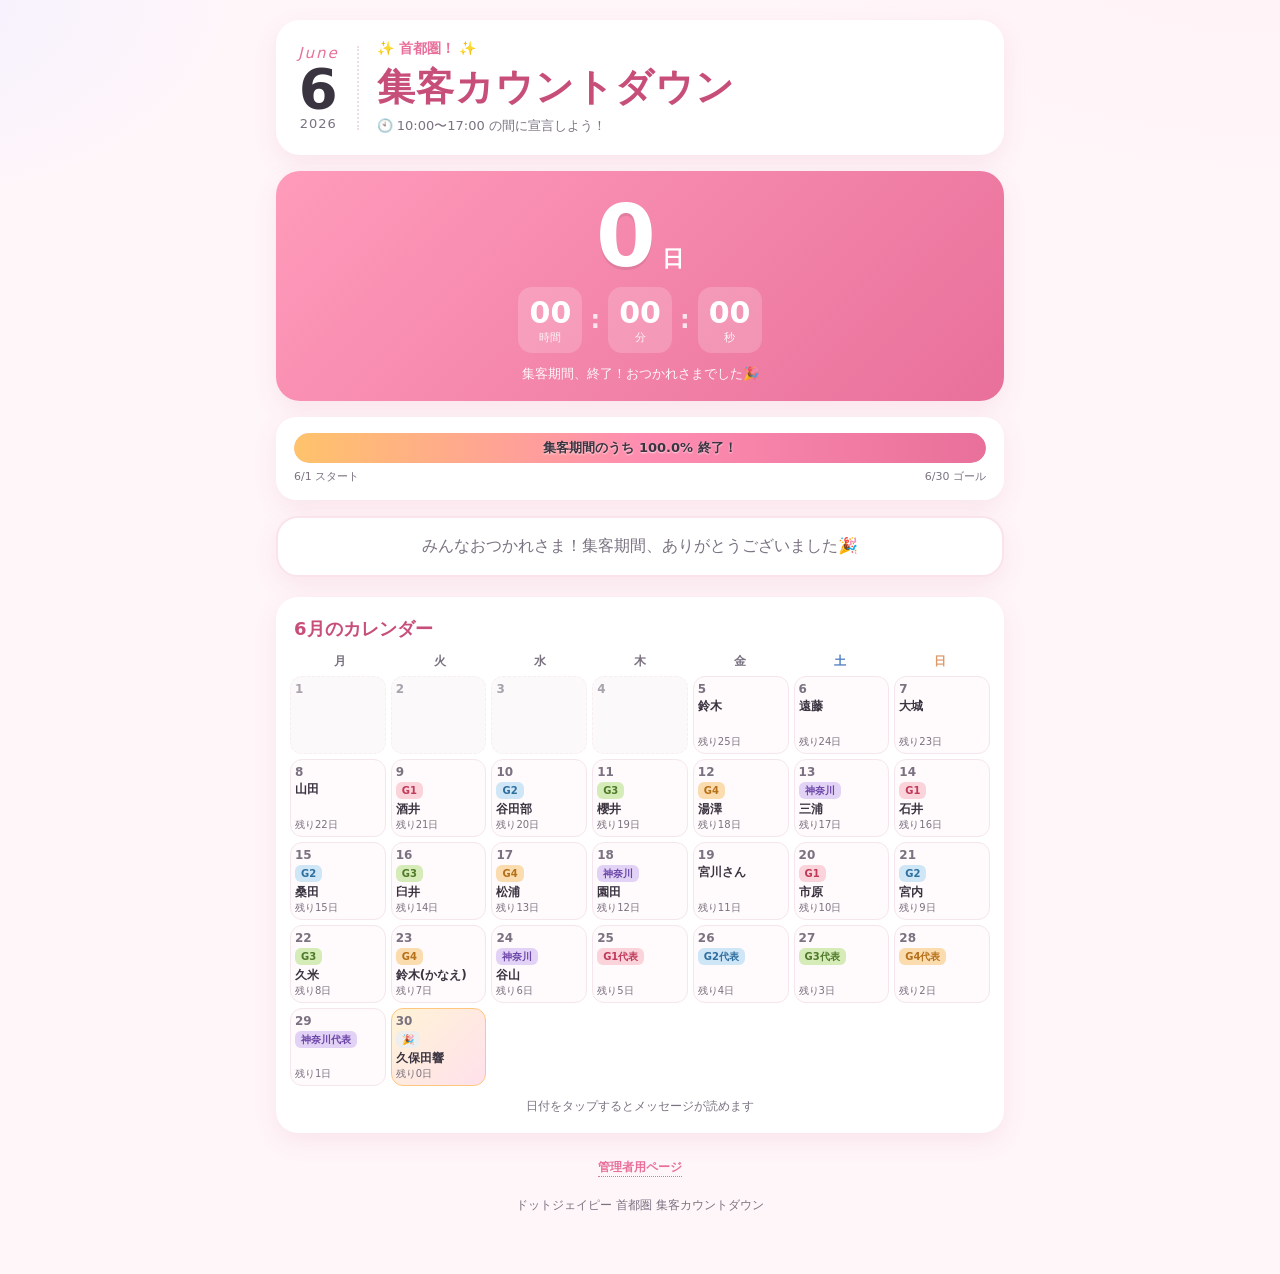
==== index.html @ d073f43c "首都圏 集客カウントダウンサイト 初版 - 毎秒のカウントダウン（6/30 終日にゼロ） - 集客期間の進捗ゲージ（○%終了） - 6月カレンダー（担当者・残り日数・メッセージ） - 管理者ページ（G" ====
<!DOCTYPE html>
<html lang="ja">
<head>
  <meta charset="UTF-8" />
  <meta name="viewport" content="width=device-width, initial-scale=1.0" />
  <title>首都圏！集客カウントダウン｜ドットジェイピー</title>
  <meta name="description" content="ドットジェイピー首都圏 集客期間カウントダウン。6/30までの残り時間と、毎日のメンバーメッセージ。" />
  <link rel="stylesheet" href="css/style.css" />
  <link rel="preconnect" href="https://fonts.googleapis.com" />
</head>
<body>
  <div class="page">
    <header class="hero">
      <div class="hero__brand">
        <span class="hero__month">June</span>
        <span class="hero__no">6</span>
        <span class="hero__year">2026</span>
      </div>
      <div class="hero__title">
        <p class="hero__lead">✨ 首都圏！ ✨</p>
        <h1>集客カウントダウン</h1>
        <p class="hero__sub">🕙 10:00〜17:00 の間に宣言しよう！</p>
      </div>
    </header>

    <!-- カウントダウン -->
    <section class="countdown" aria-live="polite">
      <div class="countdown__remain">
        <span class="countdown__remain-num" id="cd-days">--</span>
        <span class="countdown__remain-unit">日</span>
      </div>
      <div class="countdown__clock">
        <div class="unit"><span id="cd-h">--</span><small>時間</small></div>
        <div class="sep">:</div>
        <div class="unit"><span id="cd-m">--</span><small>分</small></div>
        <div class="sep">:</div>
        <div class="unit"><span id="cd-s">--</span><small>秒</small></div>
      </div>
      <p class="countdown__caption" id="cd-caption">6/30 のゴールまで…</p>
    </section>

    <!-- 進捗ゲージ -->
    <section class="gauge">
      <div class="gauge__bar">
        <div class="gauge__fill" id="gauge-fill"></div>
        <span class="gauge__text" id="gauge-text">集客期間のうち --% 終了！</span>
      </div>
      <div class="gauge__ends">
        <span>6/1 スタート</span>
        <span>6/30 ゴール</span>
      </div>
    </section>

    <!-- 今日のスポットライト -->
    <section class="spotlight" id="spotlight"></section>

    <!-- カレンダー -->
    <section class="calendar">
      <h2 class="calendar__head">6月のカレンダー</h2>
      <div class="calendar__weekdays">
        <span>月</span><span>火</span><span>水</span><span>木</span><span>金</span>
        <span class="sat">土</span><span class="sun">日</span>
      </div>
      <div class="calendar__grid" id="calendar-grid"></div>
      <p class="calendar__hint">日付をタップするとメッセージが読めます</p>
    </section>

    <footer class="footer">
      <a class="footer__admin" href="admin.html">管理者用ページ</a>
      <p>ドットジェイピー 首都圏 集客カウントダウン</p>
    </footer>
  </div>

  <!-- メッセージ詳細モーダル -->
  <div class="modal" id="modal" hidden>
    <div class="modal__backdrop" data-close></div>
    <div class="modal__card" role="dialog" aria-modal="true">
      <button class="modal__close" data-close aria-label="閉じる">×</button>
      <div id="modal-body"></div>
    </div>
  </div>

  <script src="js/schedule.js"></script>
  <script src="js/app.js"></script>
</body>
</html>
---- css/style.css ----
:root {
  --pink: #e8709a;
  --pink-soft: #fbe3ec;
  --pink-deep: #c84e7a;
  --ink: #3a3340;
  --ink-soft: #7a7280;
  --bg: #fff6f9;
  --card: #ffffff;
  --line: #f0dde5;
  --g1-bg: #fad4da; --g1-fg: #c0395a;
  --g2-bg: #cfe6f7; --g2-fg: #2f6f9e;
  --g3-bg: #d6ecb8; --g3-fg: #4f7a2a;
  --g4-bg: #fbdcae; --g4-fg: #b5701a;
  --kanagawa-bg: #e2d2f5; --kanagawa-fg: #6b46a8;
  --shadow: 0 8px 24px rgba(200, 78, 122, 0.10);
}

* { box-sizing: border-box; }

body {
  margin: 0;
  font-family: "Hiragino Sans", "Hiragino Kaku Gothic ProN", "Yu Gothic",
    "Noto Sans JP", "Segoe UI", system-ui, sans-serif;
  color: var(--ink);
  background:
    radial-gradient(900px 500px at 100% -10%, #fff0f5 0%, transparent 60%),
    radial-gradient(700px 400px at -10% 0%, #f3f0ff 0%, transparent 55%),
    var(--bg);
  -webkit-font-smoothing: antialiased;
}

.page {
  max-width: 760px;
  margin: 0 auto;
  padding: 20px 16px 48px;
}

/* ===== Hero ===== */
.hero {
  display: flex;
  align-items: center;
  gap: 18px;
  background: var(--card);
  border-radius: 24px;
  padding: 20px 22px;
  box-shadow: var(--shadow);
}
.hero__brand {
  display: grid;
  justify-items: center;
  line-height: 1;
  padding-right: 18px;
  border-right: 2px dotted var(--line);
}
.hero__month { font-size: 15px; letter-spacing: 2px; color: var(--pink); font-style: italic; }
.hero__no { font-size: 56px; font-weight: 800; color: var(--ink); }
.hero__year { font-size: 13px; color: var(--ink-soft); letter-spacing: 1px; }
.hero__title { display: grid; gap: 4px; }
.hero__lead { margin: 0; color: var(--pink); font-weight: 700; font-size: 14px; }
.hero__title h1 {
  margin: 0;
  font-size: clamp(26px, 7vw, 38px);
  color: var(--pink-deep);
  letter-spacing: 1px;
}
.hero__sub { margin: 0; font-size: 13px; color: var(--ink-soft); }

/* ===== Countdown ===== */
.countdown {
  margin-top: 16px;
  background: linear-gradient(135deg, #ff9bbb, #e8709a);
  color: #fff;
  border-radius: 24px;
  padding: 22px 18px 18px;
  text-align: center;
  box-shadow: var(--shadow);
}
.countdown__remain { display: flex; align-items: baseline; justify-content: center; gap: 6px; }
.countdown__remain-num { font-size: clamp(54px, 16vw, 86px); font-weight: 800; line-height: 1; text-shadow: 0 3px 0 rgba(0,0,0,.08); }
.countdown__remain-unit { font-size: 22px; font-weight: 700; }
.countdown__clock { display: flex; align-items: center; justify-content: center; gap: 8px; margin-top: 8px; }
.countdown__clock .unit { display: grid; min-width: 64px; background: rgba(255,255,255,.18); border-radius: 14px; padding: 8px 6px; }
.countdown__clock .unit span { font-size: clamp(22px, 7vw, 30px); font-weight: 800; font-variant-numeric: tabular-nums; }
.countdown__clock .unit small { font-size: 11px; opacity: .9; }
.countdown__clock .sep { font-size: 24px; font-weight: 800; opacity: .8; }
.countdown__caption { margin: 12px 0 0; font-size: 13px; opacity: .95; }

/* ===== Gauge ===== */
.gauge { margin-top: 16px; background: var(--card); border-radius: 20px; padding: 16px 18px; box-shadow: var(--shadow); }
.gauge__bar { position: relative; height: 30px; border-radius: 999px; background: #f3e2ea; overflow: hidden; }
.gauge__fill { position: absolute; inset: 0 auto 0 0; width: 0%; border-radius: 999px;
  background: linear-gradient(90deg, #ffc36b, #ff8db1, #e8709a); transition: width .6s ease; }
.gauge__text { position: absolute; inset: 0; display: grid; place-items: center; font-size: 13px; font-weight: 800;
  color: var(--ink); text-shadow: 0 1px 2px rgba(255,255,255,.7); }
.gauge__ends { display: flex; justify-content: space-between; margin-top: 6px; font-size: 11px; color: var(--ink-soft); }

/* ===== Spotlight ===== */
.spotlight { margin-top: 16px; }
.spot-card {
  background: var(--card); border-radius: 22px; padding: 18px 20px; box-shadow: var(--shadow);
  border: 2px solid var(--pink-soft);
}
.spot-card__top { display: flex; align-items: center; gap: 10px; flex-wrap: wrap; }
.spot-card__label { font-size: 12px; font-weight: 800; color: var(--pink); }
.spot-card__name { font-size: 24px; font-weight: 800; margin: 2px 0 0; }
.spot-card__meta { font-size: 12px; color: var(--ink-soft); margin-top: 2px; }
.spot-card__msg { margin-top: 12px; font-size: 15px; line-height: 1.8; white-space: pre-wrap; }
.spot-card__msg.empty { color: var(--ink-soft); }
.spot-card--info { text-align: center; color: var(--ink-soft); }

/* ===== Calendar ===== */
.calendar { margin-top: 20px; background: var(--card); border-radius: 22px; padding: 16px 14px; box-shadow: var(--shadow); }
.calendar__head { margin: 4px 4px 12px; font-size: 18px; color: var(--pink-deep); }
.calendar__weekdays { display: grid; grid-template-columns: repeat(7, 1fr); text-align: center; font-size: 12px; font-weight: 700; color: var(--ink-soft); margin-bottom: 6px; }
.calendar__weekdays .sat { color: #4f7fc0; }
.calendar__weekdays .sun { color: #d96; }
.calendar__grid { display: grid; grid-template-columns: repeat(7, 1fr); gap: 5px; }
.cell {
  position: relative; min-height: 78px; border-radius: 12px; background: #fffafc;
  border: 1.5px solid #f4e6ec; padding: 5px 4px 4px; display: flex; flex-direction: column;
  cursor: default; overflow: hidden;
}
.cell.is-empty { background: #fbf6f8; border-style: dashed; opacity: .65; }
.cell.has-member { cursor: pointer; transition: transform .12s ease, box-shadow .12s ease; }
.cell.has-member:hover { transform: translateY(-2px); box-shadow: 0 6px 14px rgba(200,78,122,.14); }
.cell.is-today { border-color: var(--pink); box-shadow: 0 0 0 2px var(--pink-soft) inset; background: #fff; }
.cell.is-finale { background: linear-gradient(135deg,#fff3d6,#ffe1ec); border-color: #ffc77d; }
.cell__date { font-size: 12px; font-weight: 800; color: var(--ink-soft); }
.cell.is-today .cell__date { color: var(--pink-deep); }
.cell__badge { display: inline-block; align-self: flex-start; margin-top: 3px; font-size: 10px; font-weight: 800;
  padding: 1px 6px; border-radius: 6px; background: #eee; color: #777; line-height: 1.5; }
.cell__badge.g1 { background: var(--g1-bg); color: var(--g1-fg); }
.cell__badge.g2 { background: var(--g2-bg); color: var(--g2-fg); }
.cell__badge.g3 { background: var(--g3-bg); color: var(--g3-fg); }
.cell__badge.g4 { background: var(--g4-bg); color: var(--g4-fg); }
.cell__badge.kanagawa { background: var(--kanagawa-bg); color: var(--kanagawa-fg); }
.cell__name { margin-top: 3px; font-size: 12px; font-weight: 700; line-height: 1.25; word-break: break-word; }
.cell__rem { margin-top: auto; font-size: 10px; color: var(--ink-soft); }
.cell__dot { position: absolute; top: 5px; right: 6px; font-size: 11px; }
.calendar__hint { text-align: center; font-size: 12px; color: var(--ink-soft); margin: 12px 0 2px; }

/* ===== Modal ===== */
.modal { position: fixed; inset: 0; z-index: 50; display: grid; place-items: center; padding: 18px; }
.modal[hidden] { display: none; }
.modal__backdrop { position: absolute; inset: 0; background: rgba(58,51,64,.45); backdrop-filter: blur(2px); }
.modal__card { position: relative; background: #fff; border-radius: 20px; padding: 24px 22px; max-width: 420px; width: 100%; box-shadow: 0 20px 50px rgba(0,0,0,.25); animation: pop .18s ease; }
@keyframes pop { from { transform: scale(.96); opacity: 0; } to { transform: scale(1); opacity: 1; } }
.modal__close { position: absolute; top: 10px; right: 12px; border: none; background: none; font-size: 26px; line-height: 1; color: var(--ink-soft); cursor: pointer; }
.modal__day { font-size: 13px; color: var(--ink-soft); }
.modal__name { font-size: 26px; font-weight: 800; margin: 4px 0 6px; }
.modal__msg { margin-top: 10px; font-size: 15px; line-height: 1.85; white-space: pre-wrap; }
.modal__msg.empty { color: var(--ink-soft); }

/* ===== Footer ===== */
.footer { text-align: center; margin-top: 26px; color: var(--ink-soft); font-size: 12px; }
.footer__admin { display: inline-block; margin-bottom: 8px; color: var(--pink); font-weight: 700; text-decoration: none; border-bottom: 1px dotted var(--pink); }

@media (max-width: 460px) {
  .cell { min-height: 70px; }
  .cell__name { font-size: 11px; }
  .hero { gap: 12px; padding: 16px; }
  .hero__brand { padding-right: 12px; }
  .hero__no { font-size: 46px; }
}
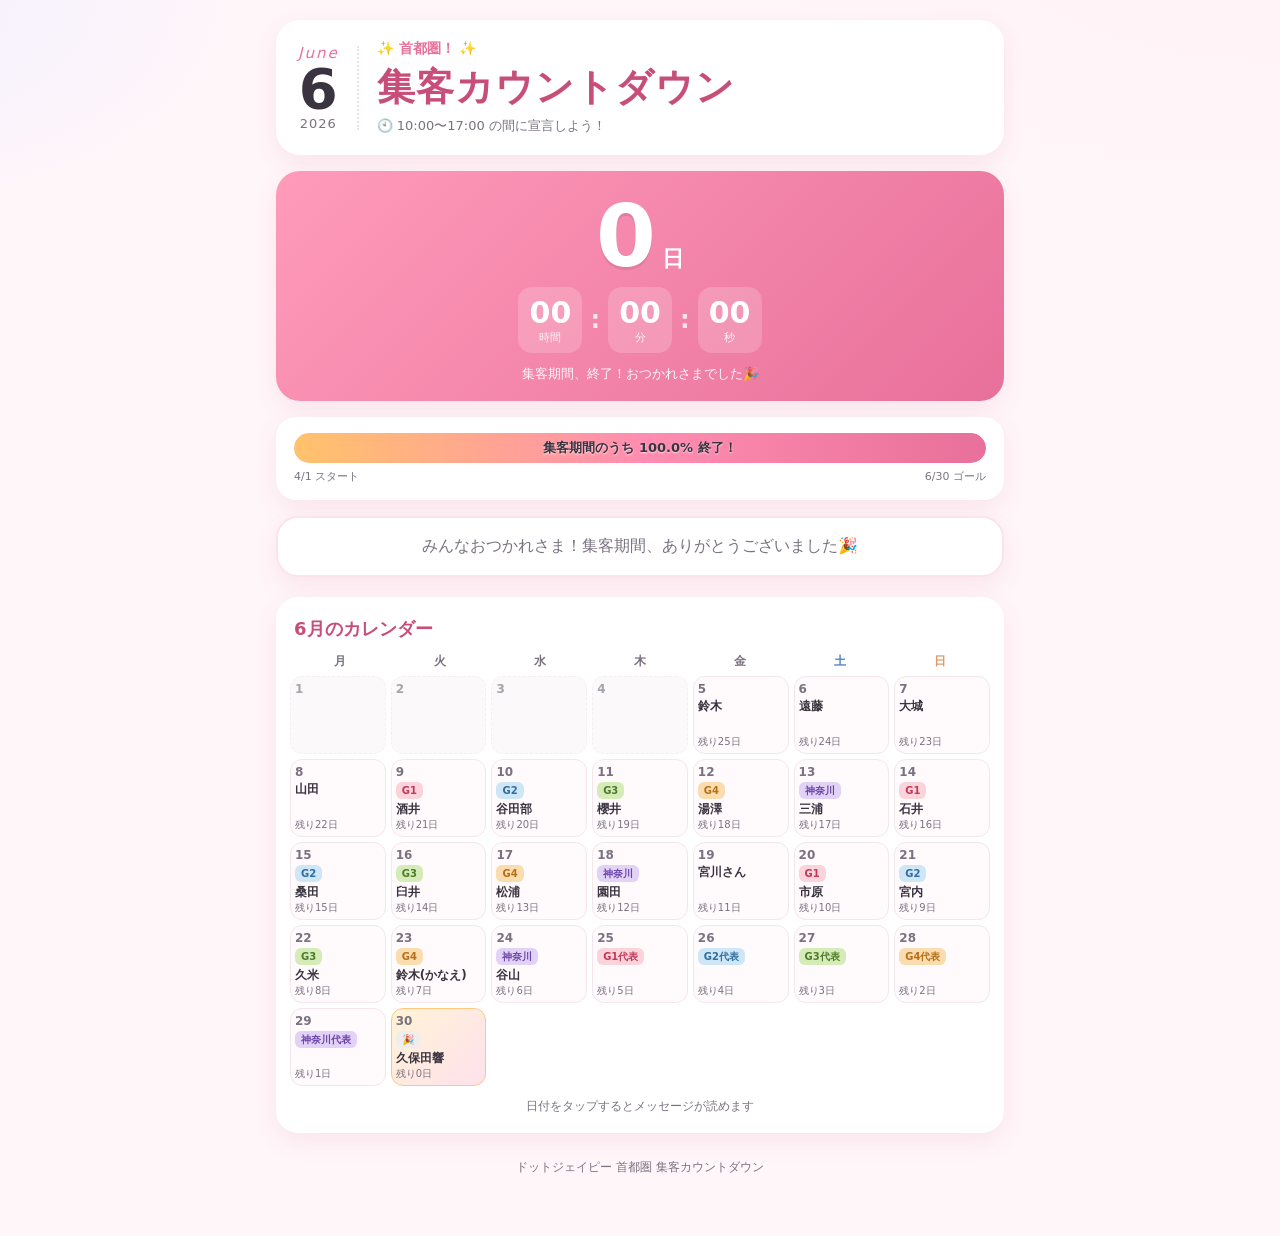
==== commit 41eafcd4: "管理画面をログイン制に変更・ゲージ期間を4/1〜に修正 - 公開ページから管理者リンクを削除（導線で見えないように） - admin.html を認証ゲート化：有効なトークンで認証後のみ編集画面を表示" ====
--- a/index.html
+++ b/index.html
@@ -46,7 +46,7 @@
         <span class="gauge__text" id="gauge-text">集客期間のうち --% 終了！</span>
       </div>
       <div class="gauge__ends">
-        <span>6/1 スタート</span>
+        <span>4/1 スタート</span>
         <span>6/30 ゴール</span>
       </div>
     </section>
@@ -66,7 +66,6 @@
     </section>
 
     <footer class="footer">
-      <a class="footer__admin" href="admin.html">管理者用ページ</a>
       <p>ドットジェイピー 首都圏 集客カウントダウン</p>
     </footer>
   </div>
